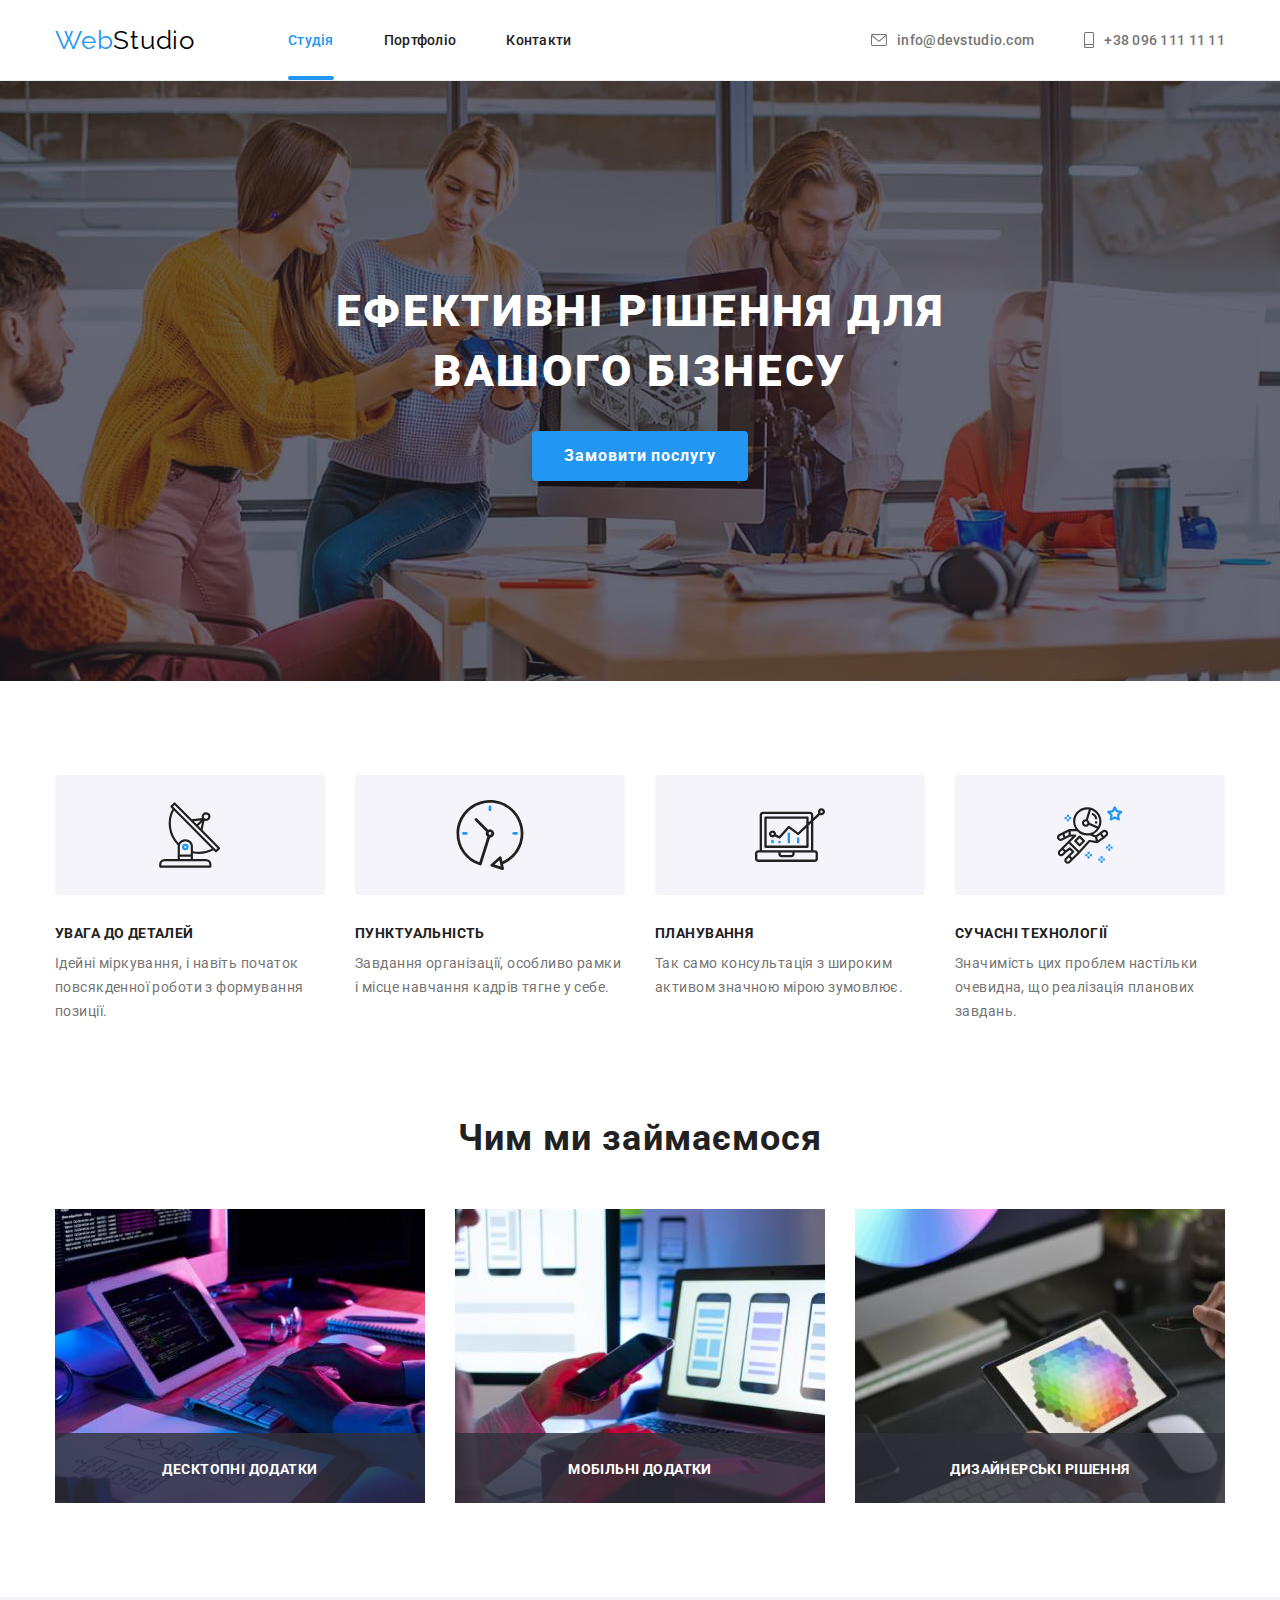
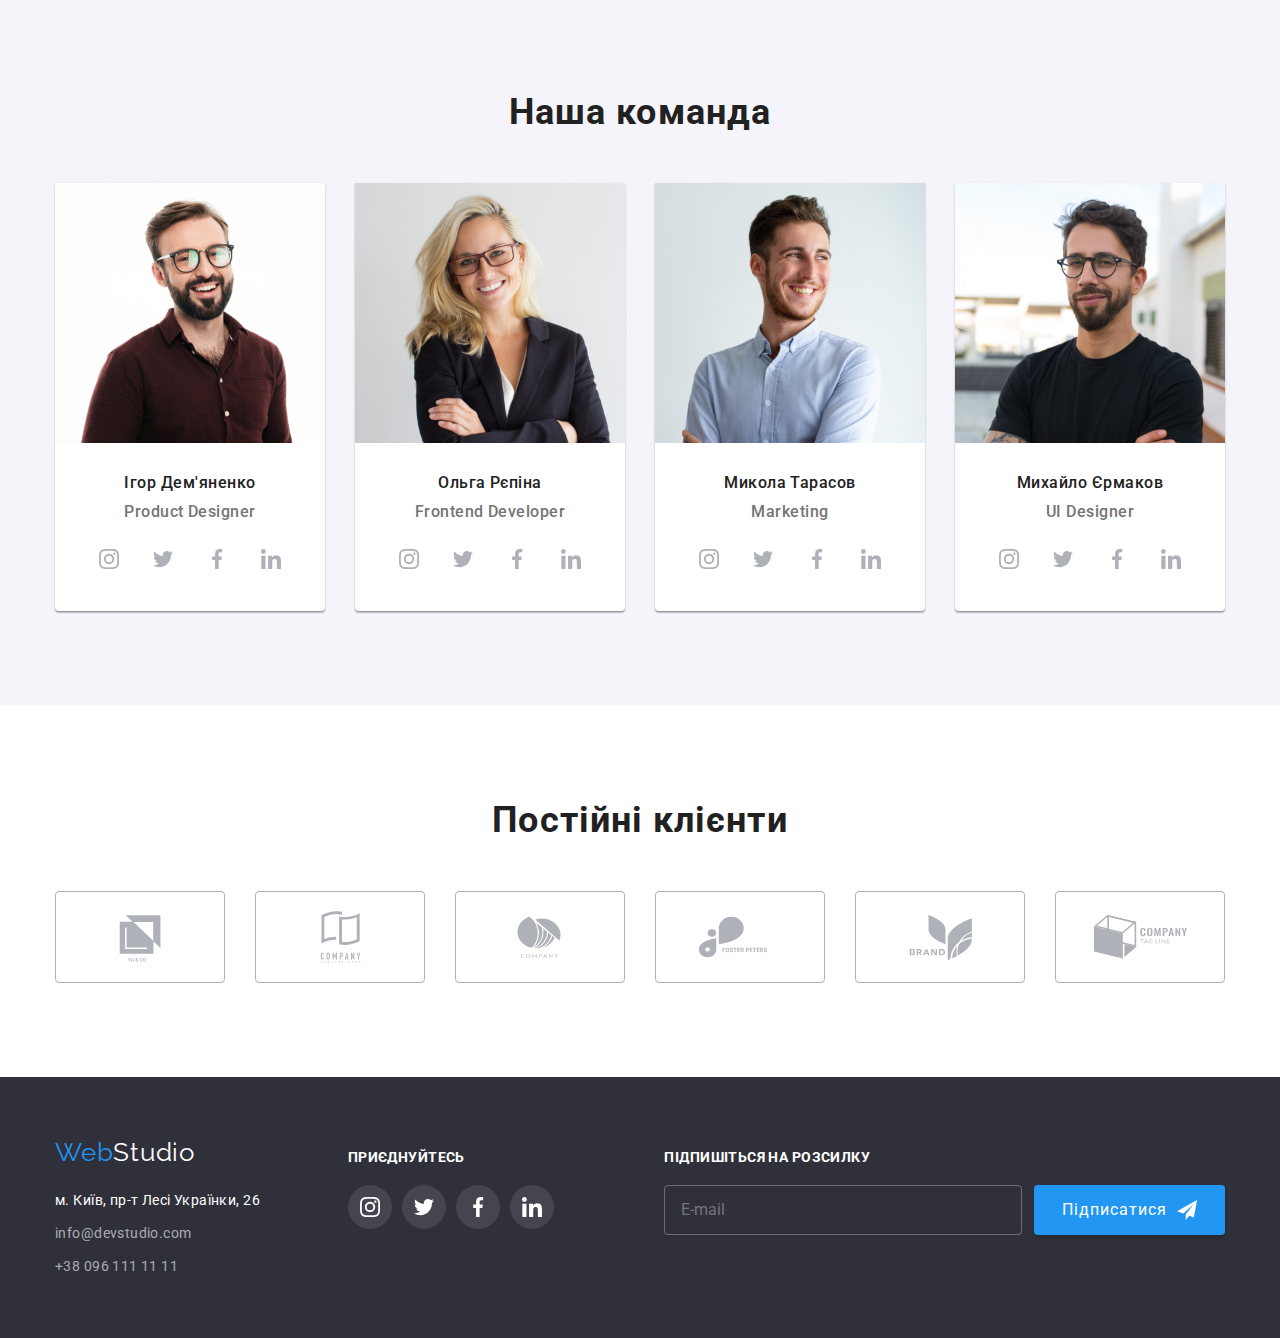
==== index.html @ 2626c5f4 "fix header" ====
<!DOCTYPE html>
<html lang="uk">
  <head>
    <meta charset="UTF-8" />
    <meta http-equiv="X-UA-Compatible" content="IE=edge" />
    <meta name="viewport" content="width=device-width, initial-scale=1.0" />
    <link rel="preconnect" href="https://fonts.googleapis.com" />
    <link rel="preconnect" href="https://fonts.gstatic.com" crossorigin />
    <link
      href="https://fonts.googleapis.com/css2?family=Raleway:wght@700&family=Roboto:wght@400;500;700;900&display=swap"
      rel="stylesheet"
    />
    <link
      rel="stylesheet"
      href="https://cdnjs.cloudflare.com/ajax/libs/modern-normalize/1.1.0/modern-normalize.min.css"
    />
    <link rel="stylesheet" href="./css/style.css" />
    <title>homeworknumbersix</title>
  </head>
  <body>
    <header class="page-header">
      <div class="container flex-div">
        <a class="logo-link" href="#"
          >Web<span class="logo-header">Studio</span></a
        >
        <nav>
          <ul class="header-nav decorate-contact">
            <li class="nav-list">
              <a class="link" href="./index.html">Студія</a>
            </li>
            <li class="nav-list"><a href="./portfolio.html">Портфоліо</a></li>
            <li class="nav-list"><a href="#contact">Контакти</a></li>
          </ul>
        </nav>
        <ul class="header-contact contact-color decorate-contact">
          <li class="contact-list">
            <a href="mailto:info@devstudio.com">
              <svg class="envelope-icon" width="16" height="12">
                <use href="./img/symbol-defs.svg#icon-envelope"></use>
              </svg>
              <span class="envelope-text">info@devstudio.com</span>
            </a>
          </li>
          <li class="contact-list">
            <a href="tel:+380961111111">
              <svg class="smartphone-icon" width="10" height="16">
                <use href="./img/symbol-defs.svg#icon-smartphone"></use>
              </svg>
              <span class="smartphone-text">+38 096 111 11 11</span>
            </a>
          </li>
        </ul>
      </div>
    </header>
    <main>
      <section class="section section-hero">
        <div class="container">
          <h1 class="title-hero">Ефективні рішення для вашого бізнесу</h1>
          <button class="hero-button" type="button" data-modal-open>
            Замовити послугу
          </button>
        </div>
      </section>
      <section class="section">
        <div class="container">
          <h2 class="visual-hidden">Наші переваги</h2>
          <ul class="style-advantages">
            <li class="advantages-list">
              <div class="advantages-icon">
                <svg class="antenna-icon" width="65.32" height="70">
                  <use href="./img/symbol-defs.svg#icon-antenna"></use>
                </svg>
              </div>
              <h3 class="title-advantages">УВАГА ДО ДЕТАЛЕЙ</h3>
              <p class="advantages-text">
                Ідейні міркування, і навіть початок повсякденної роботи з
                формування позиції.
              </p>
            </li>
            <li class="advantages-list">
              <div class="advantages-icon">
                <svg class="antenna-icon" width="70" height="70">
                  <use href="./img/symbol-defs.svg#icon-clock"></use>
                </svg>
              </div>
              <h3 class="title-advantages">ПУНКТУАЛЬНІСТЬ</h3>
              <p class="advantages-text">
                Завдання організації, особливо рамки і місце навчання кадрів
                тягне у себе.
              </p>
            </li>
            <li class="advantages-list">
              <div class="advantages-icon">
                <svg class="antenna-icon" width="70" height="70">
                  <use href="./img/symbol-defs.svg#icon-diagram"></use>
                </svg>
              </div>
              <h3 class="title-advantages">ПЛАНУВАННЯ</h3>
              <p class="advantages-text">
                Так само консультація з широким активом значною мірою зумовлює.
              </p>
            </li>
            <li class="advantages-list">
              <div class="advantages-icon">
                <svg class="antenna-icon" width="65.32" height="70">
                  <use href="./img/symbol-defs.svg#icon-astronaut"></use>
                </svg>
              </div>
              <h3 class="title-advantages">СУЧАСНІ ТЕХНОЛОГІЇ</h3>
              <p class="advantages-text">
                Значимість цих проблем настільки очевидна, що реалізація
                планових завдань.
              </p>
            </li>
          </ul>
        </div>
      </section>
      <section class="section section-works">
        <div class="container">
          <h2 class="title-works">Чим ми займаємося</h2>
          <ul class="works-list">
            <li>
              <div class="works-link">
                <a href="#">
                  <img
                    class="fix-img"
                    src="./img/1.jpg"
                    alt="друкування"
                    width="370"
                  />
                </a>
                <div class="work-text">
                  <p>Десктопні додатки</p>
                </div>
              </div>
            </li>
            <li>
              <div class="works-link">
                <a href="#">
                  <img
                    class="fix-img"
                    src="./img/2.jpg"
                    alt="телефон та ноут"
                    width="370"
                  />
                </a>
                <div class="work-text">
                  <p>Мобільні додатки</p>
                </div>
              </div>
            </li>
            <li>
              <div class="works-link">
                <a href="#">
                  <img
                    class="fix-img"
                    src="./img/3.jpg"
                    alt="планшет"
                    width="370"
                  />
                </a>
                <div class="work-text">
                  <p>Дизайнерські рішення</p>
                </div>
              </div>
            </li>
          </ul>
        </div>
      </section>
      <section class="section section-card">
        <div class="container">
          <h2 class="title-card">Наша команда</h2>
          <ul class="visit-card">
            <li>
              <img
                class="fix-img"
                src="./img/face1.jpg"
                alt="член команди"
                width="270"
              />
              <h3>Ігор Дем'яненко</h3>
              <p>Product Designer</p>
              <ul class="social-card">
                <li class="list-social">
                  <a class="social-link" href="#">
                    <svg class="icon-social" width="20" height="20">
                      <use href="./img/symbol-defs.svg#icon-instagram"></use>
                    </svg>
                  </a>
                </li>
                <li class="list-social">
                  <a class="social-link" href="#">
                    <svg class="icon-social" width="20" height="20">
                      <use href="./img/symbol-defs.svg#icon-twitter"></use>
                    </svg>
                  </a>
                </li>
                <li class="list-social">
                  <a class="social-link" href="#">
                    <svg class="icon-social" width="20" height="20">
                      <use href="./img/symbol-defs.svg#icon-facebook"></use>
                    </svg>
                  </a>
                </li>
                <li class="list-social">
                  <a class="social-link" href="#">
                    <svg class="icon-social" width="20" height="20">
                      <use href="./img/symbol-defs.svg#icon-linkedin"></use>
                    </svg>
                  </a>
                </li>
              </ul>
            </li>
            <li>
              <img
                class="fix-img"
                src="./img/fase2.jpg"
                alt="член команди"
                width="270"
              />
              <h3>Ольга Рєпіна</h3>
              <p>Frontend Developer</p>
              <ul class="social-card">
                <li class="list-social">
                  <a class="social-link" href="#">
                    <svg class="icon-social" width="20" height="20">
                      <use href="./img/symbol-defs.svg#icon-instagram"></use>
                    </svg>
                  </a>
                </li>
                <li class="list-social">
                  <a class="social-link" href="#">
                    <svg class="icon-social" width="20" height="20">
                      <use href="./img/symbol-defs.svg#icon-twitter"></use>
                    </svg>
                  </a>
                </li>
                <li class="list-social">
                  <a class="social-link" href="#">
                    <svg class="icon-social" width="20" height="20">
                      <use href="./img/symbol-defs.svg#icon-facebook"></use>
                    </svg>
                  </a>
                </li>
                <li class="list-social">
                  <a class="social-link" href="#">
                    <svg class="icon-social" width="20" height="20">
                      <use href="./img/symbol-defs.svg#icon-linkedin"></use>
                    </svg>
                  </a>
                </li>
              </ul>
            </li>
            <li>
              <img
                class="fix-img"
                src="./img/fase3.jpg"
                alt="член команди"
                width="270"
              />
              <h3>Микола Тарасов</h3>
              <p>Marketing</p>
              <ul class="social-card">
                <li class="list-social">
                  <a class="social-link" href="#">
                    <svg class="icon-social" width="20" height="20">
                      <use href="./img/symbol-defs.svg#icon-instagram"></use>
                    </svg>
                  </a>
                </li>
                <li class="list-social">
                  <a class="social-link" href="#">
                    <svg class="icon-social" width="20" height="20">
                      <use href="./img/symbol-defs.svg#icon-twitter"></use>
                    </svg>
                  </a>
                </li>
                <li class="list-social">
                  <a class="social-link" href="#">
                    <svg class="icon-social" width="20" height="20">
                      <use href="./img/symbol-defs.svg#icon-facebook"></use>
                    </svg>
                  </a>
                </li>
                <li class="list-social">
                  <a class="social-link" href="#">
                    <svg class="icon-social" width="20" height="20">
                      <use href="./img/symbol-defs.svg#icon-linkedin"></use>
                    </svg>
                  </a>
                </li>
              </ul>
            </li>
            <li>
              <img
                class="fix-img"
                src="./img/fase4.jpg"
                alt="член команди"
                width="270"
              />
              <h3>Михайло Єрмаков</h3>
              <p>UI Designer</p>
              <ul class="social-card">
                <li class="list-social">
                  <a class="social-link" href="#">
                    <svg class="icon-social" width="20" height="20">
                      <use href="./img/symbol-defs.svg#icon-instagram"></use>
                    </svg>
                  </a>
                </li>
                <li class="list-social">
                  <a class="social-link" href="#">
                    <svg class="icon-social" width="20" height="20">
                      <use href="./img/symbol-defs.svg#icon-twitter"></use>
                    </svg>
                  </a>
                </li>
                <li class="list-social">
                  <a class="social-link" href="#">
                    <svg class="icon-social" width="20" height="20">
                      <use href="./img/symbol-defs.svg#icon-facebook"></use>
                    </svg>
                  </a>
                </li>
                <li class="list-social">
                  <a class="social-link" href="#">
                    <svg class="icon-social" width="20" height="20">
                      <use href="./img/symbol-defs.svg#icon-linkedin"></use>
                    </svg>
                  </a>
                </li>
              </ul>
            </li>
          </ul>
        </div>
      </section>
      <section class="section clients">
        <div class="container">
          <h2 class="title-clients">Постійні клієнти</h2>
          <ul class="clients-list">
            <li class="client-card">
              <a class="clients-link" href="#">
                <svg class="clients-icon" width="106" height="60">
                  <use href="./img/symbol-defs.svg#icon-logo1"></use>
                </svg>
              </a>
            </li>
            <li class="client-card">
              <a class="clients-link" href="#">
                <svg class="clients-icon" width="106" height="60">
                  <use href="./img/symbol-defs.svg#icon-logo2"></use>
                </svg>
              </a>
            </li>
            <li class="client-card">
              <a class="clients-link" href="#">
                <svg class="clients-icon" width="106" height="60">
                  <use href="./img/symbol-defs.svg#icon-logo3"></use>
                </svg>
              </a>
            </li>
            <li class="client-card">
              <a class="clients-link" href="#">
                <svg class="clients-icon" width="106" height="60">
                  <use href="./img/symbol-defs.svg#icon-logo4"></use>
                </svg>
              </a>
            </li>
            <li class="client-card">
              <a class="clients-link" href="#">
                <svg class="clients-icon" width="106" height="60">
                  <use href="./img/symbol-defs.svg#icon-logo5"></use>
                </svg>
              </a>
            </li>
            <li class="client-card">
              <a class="clients-link" href="#">
                <svg class="clients-icon" width="106" height="60">
                  <use href="./img/symbol-defs.svg#icon-logo6"></use>
                </svg>
              </a>
            </li>
          </ul>
        </div>
      </section>
    </main>
    <footer class="footer-color">
      <div class="container footer-flex">
        <div class="footer-address">
          <a class="logo-address" href="#"
            >Web<span class="logo-footer">Studio</span></a
          >
          <address id="contact">
            <ul class="adress-style">
              <li class="address-list">
                <a
                  class="adress-link"
                  target="_blank"
                  rel="noreferrer noopener"
                  href="https://www.google.com/maps/place/%D0%B1%D1%83%D0%BB%D1%8C%D0%B2%D0%B0%D1%80+%D0%9B%D0%B5%D1%81%D1%96+%D0%A3%D0%BA%D1%80%D0%B0%D1%97%D0%BD%D0%BA%D0%B8,+26,+%D0%9A%D0%B8%D1%97%D0%B2,+02000/@50.4265807,30.5361971,17z/data=!3m1!4b1!4m5!3m4!1s0x40d4cf0e033ecbe9:0x57a4dffefec77da0!8m2!3d50.4265807!4d30.5383858"
                  >м. Київ, пр-т Лесі Українки, 26</a
                >
              </li>
              <li class="address-list">
                <a class="adress-tell" href="mailto:info@devstudio.com"
                  >info@devstudio.com</a
                >
              </li>
              <li class="address-list">
                <a class="adress-tell" href="tel:+380961111111"
                  >+38 096 111 11 11</a
                >
              </li>
            </ul>
          </address>
        </div>
        <div class="footer-socials">
          <h2 class="title-footer">приєднуйтесь</h2>
          <ul class="social-list">
            <li class="social-item">
              <a class="footer-link" href="#">
                <svg class="social-icon" width="20" height="20">
                  <use href="./img/symbol-defs.svg#icon-instagram"></use>
                </svg>
              </a>
            </li>
            <li class="social-item">
              <a class="footer-link" href="#">
                <svg class="social-icon" width="20" height="20">
                  <use href="./img/symbol-defs.svg#icon-twitter"></use>
                </svg>
              </a>
            </li>
            <li class="social-item">
              <a class="footer-link" href="#">
                <svg class="social-icon" width="20" height="20">
                  <use href="./img/symbol-defs.svg#icon-facebook"></use>
                </svg>
              </a>
            </li>
            <li class="social-item">
              <a class="footer-link" href="#">
                <svg class="social-icon" width="20" height="20">
                  <use href="./img/symbol-defs.svg#icon-linkedin"></use>
                </svg>
              </a>
            </li>
          </ul>
        </div>
        <div class="subscribe-block">
          <h2 class="subscribe-title">Підпишіться на розсилку</h2>
          <form class="subscribe-flex">
            <label>
              <input
                class="subscribe-email"
                type="email"
                name="email"
                placeholder="E-mail"
                required
              />
            </label>
            <button class="subscribe-button" type="submit">
              <span>Підписатися</span>
              <svg class="social-icon" width="20" height="20">
                <use href="./img/symbol-defs.svg#icon-send"></use>
              </svg>
            </button>
          </form>
        </div>
      </div>
    </footer>
    <div class="backdrop is-hidden" data-modal>
      <div class="modal">
        <button class="button-modal" data-modal-close>
          <svg class="xclose-icon" width="18" height="18">
            <use href="./img/symbol-defs.svg#icon-xclose"></use>
          </svg>
        </button>
        <h2 class="modal-title">
          Залиште свої дані, ми вам передзвонимоЗалиште свої дані, ми вам
          передзвонимо
        </h2>
        <form class="modal-form">
          <label class="modal-elements">
            Ім'я
            <input type="name" />
          </label>
          <label class="modal-elements">
            Телефон
            <input type="tel" />
          </label>
          <label class="modal-elements">
            Пошта
            <input type="email" />
          </label>
          <label class="modal-elements">
            Коментар
            <textarea name="" id="" cols="30" rows="10"></textarea>
          </label>
          <label class="modal-elements">
            <input type="checkbox" />
            <p class="modal-text">
              Погоджуюся з розсилкою та приймаю<a href="">Умови договору</a>
            </p>
            <button class="button-modal-bottom">Відправити</button>
          </label>
        </form>
      </div>
    </div>
    <script src="./js/modal.js"></script>
  </body>
</html>
---- css/style.css ----
:root {
  --brand-color: #212121;
  --button-link-color: #2196f3;
  --logo-header-color: #000000;
  --logo-footer-color: #ffffff;
  --adult-color: #757575;
  --background-color: #2f303a;
  --gradient-color: rgba(47, 48, 58, 0.4);
  --section-color: #f5f4fa;
  --title-button-color: #188ce8;
  --icon-color: #afb1b8;
  --social-footer-color: rgba(255, 255, 255, 0.1);
  --modal-background-color: rgba(0, 0, 0, 0.5);
  --brand-font: 'Roboto';
}
body {
  color: var(--brand-color);
  font-family: var(--brand-font, sans-serif);
}
h1,
h2,
h3,
p,
ul {
  margin: 0;
  padding-left: 0;
}
ul {
  list-style: none;
}
.container {
  padding-left: 15px;
  padding-right: 15px;
  max-width: 1200px;
  margin: 0 auto;
}
.flex-div {
  display: flex;
  align-items: center;
}
.page-header {
  border-bottom: 1px solid #ececec;
}
.logo-link {
  color: var(--button-link-color);
  font-family: Raleway;
  text-decoration: none;
  font-style: normal;
  font-size: 26px;
  letter-spacing: 0.03em;
  line-height: 1.19230769;
  margin-right: 93px;
}
.logo-header {
  color: var(--logo-header-color);
}
.header-nav {
  display: flex;
}
.nav-list {
  margin-right: 50px;
}
.nav-list:last-child {
  margin-right: 0;
}
.header-contact {
  display: flex;
  margin-left: auto;
}
.contact-list:last-child {
  margin-left: 50px;
}
.decorate-contact a {
  font-family: var(--brand-font);
  text-decoration: none;
  color: var(--brand-color);
  font-weight: 500;
  font-size: 14px;
  line-height: 1.14285714;
  letter-spacing: 0.02em;
  display: inline-flex;
  padding-top: 32px;
  padding-bottom: 32px;
  align-items: center;
}
.envelope-icon {
  fill: currentColor;
}
.envelope-icon:hover,
.envelope-icon:focus {
  fill: currentColor;
}
.envelope-text {
  margin-left: 10px;
}
.smartphone-icon {
  fill: currentColor;
}
.smartphone-icon:hover,
.smartphone-icon:focus {
  fill: currentColor;
}
.smartphone-text {
  margin-left: 10px;
}
.decorate-contact .link {
  color: var(--button-link-color);
}
.link {
  position: relative;
}
.link::after {
  content: '';
  position: absolute;
  left: 0;
  bottom: 0;
  background-color: var(--button-link-color);
  border-radius: 2px;
  width: 100%;
  height: 4px;
}
.decorate-contact a {
  transition: color 250ms cubic-bezier(0.4, 0, 0.2, 1);
}
.decorate-contact a:hover,
.decorate-contact a:focus {
  color: var(--button-link-color);
}

.contact-color a {
  color: var(--adult-color);
}
.section {
  padding-top: 94px;
  padding-bottom: 94px;
}
.section-hero {
  padding: 200px 0;
  text-align: center;
  background-color: var(--background-color);
  background-image: linear-gradient(
      to right,
      var(--gradient-color),
      var(--gradient-color)
    ),
    url(../img/background.jpg);
  background-position: center;
  background-repeat: no-repeat;
  background-size: cover;
  max-width: 1600px;
  margin: 0 auto;
}
.title-hero {
  font-weight: 900;
  font-size: 44px;
  line-height: 1.36363636;
  letter-spacing: 0.06em;
  text-transform: uppercase;
  color: var(--logo-footer-color);
  max-width: 700px;
  margin: 0 auto 30px;
}
.hero-button {
  background-color: var(--button-link-color);
  min-width: 216px;
  font-weight: 700;
  line-height: 1.875;
  letter-spacing: 0.06em;
  text-align: center;
  color: var(--logo-footer-color);
  box-shadow: 0px 4px 4px rgba(0, 0, 0, 0.15);
  border-radius: 4px;
  cursor: pointer;
  border: none;
  padding: 10px 32px;

  transition: background-color 250ms cubic-bezier(0.4, 0, 0.2, 1);
}
.hero-button:hover,
.hero-button:focus {
  background-color: var(--title-button-color);
}
.visual-hidden {
  position: absolute;
  white-space: nowrap;
  width: 1px;
  height: 1px;
  overflow: hidden;
  border: 0;
  padding: 0;
  clip: rect(0 0 0 0);
  clip-path: inset(50%);
  margin: -1px;
}
.style-advantages {
  display: flex;
  flex-wrap: wrap;
  gap: 30px;
}
.advantages-list {
  flex-basis: calc((100% - 90px) / 4);
}
.advantages-icon {
  width: 270px;
  height: 120px;
  background-color: var(--section-color);
  text-align: center;
  padding-top: 25px;
  padding-bottom: 25px;
  border-radius: 4px;
  margin-bottom: 30px;
}
.title-advantages {
  font-size: 14px;
  line-height: 1.14285714;
  letter-spacing: 0.03em;
  text-transform: uppercase;
}
.advantages-text {
  font-size: 14px;
  line-height: 1.71428571;
  letter-spacing: 0.03em;
  color: var(--adult-color);
  margin-top: 10px;
}
.section-works {
  padding-top: 0;
}
.title-works {
  font-size: 36px;
  line-height: 1.16666667;
  letter-spacing: 0.03em;
  margin-bottom: 50px;
  text-align: center;
}
.works-list {
  display: flex;
  flex-wrap: wrap;
  gap: 30px;
}
.works-list li {
  flex-basis: calc((100% - 60px) / 3);
}
.works-link {
  display: block;
  text-decoration: none;
  position: relative;
}
.work-text {
  width: 370px;
  height: 70px;
  bottom: 0;
  position: absolute;
  color: var(--logo-footer-color);
  background-color: rgba(47, 48, 58, 0.8);
  padding: 27px 0;
  font-weight: 700;
  font-size: 14px;
  line-height: 1.4285;
  text-align: center;
  letter-spacing: 0.03em;
  text-transform: uppercase;
}
.fix-img {
  display: block;
}
.visit-card {
  display: flex;
  flex-wrap: wrap;
  gap: 30px;
}
.visit-card > li {
  box-shadow: 0px 1px 3px rgba(0, 0, 0, 0.12), 0px 1px 1px rgba(0, 0, 0, 0.14),
    0px 2px 1px rgba(0, 0, 0, 0.2);
  border-radius: 0px 0px 4px 4px;
  background-color: var(--logo-footer-color);
  flex-basis: calc((100% - 90px) / 4);
}
.visit-card h3 {
  font-weight: 500;
  font-size: 16px;
  line-height: 1.1875;
  letter-spacing: 0.03em;
  margin-top: 30px;
  margin-bottom: 10px;
}
.visit-card p {
  font-weight: 500;
  font-size: 16px;
  line-height: 1.1875;
  letter-spacing: 0.03em;
  color: var(--adult-color);
  margin-bottom: 16px;
}

.section-card {
  background-color: var(--section-color);
  text-align: center;
}
.social-card {
  display: flex;
  align-items: center;
  justify-content: center;
}
.list-social {
  margin-bottom: 30px;
  margin-right: 10px;
}
.list-social:last-child {
  margin-right: 0;
}
.social-link {
  display: inline-block;
  padding: 12px;
  width: 44px;
  height: 44px;
  border-radius: 50%;
  color: var(--icon-color);

  transition: color 250ms cubic-bezier(0.4, 0, 0.2, 1),
    background-color 250ms cubic-bezier(0.4, 0, 0.2, 1);
}
.social-link:hover,
.social-link:focus {
  color: var(--logo-footer-color);
  background-color: var(--button-link-color);
}
.icon-social {
  fill: currentColor;
}
.title-clients {
  font-size: 36px;
  line-height: 1.16666667;
  letter-spacing: 0.03em;
  text-align: center;
}
.clients-list {
  display: flex;
  justify-content: center;
  align-items: center;
  margin-top: 50px;
  flex-wrap: wrap;
  gap: 30px;
}
.clients-link {
  width: 170px;
  height: 92px;
  display: block;
  text-align: center;
  text-decoration: none;
  border-radius: 4px;
  padding: 16px 32px;
  color: var(--icon-color);
  border: 1px solid var(--icon-color);

  transition: color 250ms cubic-bezier(0.4, 0, 0.2, 1);
}
.clients-icon {
  fill: currentColor;
}
.clients-link:hover,
.clients-link:focus {
  border: 1px solid var(--button-link-color);
  color: var(--button-link-color);
}
.title-card {
  font-size: 36px;
  line-height: 1.16666667;
  letter-spacing: 0.03em;
  margin-bottom: 50px;
}
.portfolio-buttons {
  display: flex;
  justify-content: center;
  margin-bottom: 50px;
}
.button-list {
  border: none;
  cursor: pointer;
  border-radius: 4px;
  font-weight: 500;
  font-size: 16px;
  line-height: 1.625;
  text-align: center;
  letter-spacing: 0.03em;
  padding: 6px 22px 6px 22px;
  min-width: 73px;

  transition: color 250ms cubic-bezier(0.4, 0, 0.2, 1),
    background-color 250ms cubic-bezier(0.4, 0, 0.2, 1),
    box-shadow 250ms cubic-bezier(0.4, 0, 0.2, 1);
}
.list-buttons {
  margin-right: 8px;
}
.list-buttons:last-child {
  margin-right: 0;
}
.button-list:hover,
.button-list:focus {
  color: var(--logo-footer-color);
  background-color: var(--button-link-color);
  box-shadow: 0px 3px 1px rgba(0, 0, 0, 0.1), 0px 1px 2px rgba(0, 0, 0, 0.08),
    0px 2px 2px rgba(0, 0, 0, 0.12);
}
.portfolio-card {
  display: flex;
  flex-wrap: wrap;
  gap: 30px;
}
.portfolio-list {
  flex-basis: calc((100% - 60px) / 3);

  transition: box-shadow 250ms cubic-bezier(0.4, 0, 0.2, 1);
}
.portfolio-list:hover,
.portfolio-list:focus {
  box-shadow: 0px 1px 1px rgba(0, 0, 0, 0.12), 0px 4px 4px rgba(0, 0, 0, 0.06),
    1px 4px 6px rgba(0, 0, 0, 0.16);
}
.box-overlay {
  position: relative;
  overflow: hidden;
}
.box-overlay:hover .item-overlay {
  transform: translatey(0);
}
.item-overlay {
  position: absolute;
  top: 0;
  left: 0;
  width: 100%;
  height: 100%;
  background-color: rgba(33, 150, 243, 0.9);
  transform: translatey(100%);
  transition: transform 250ms cubic-bezier(0.4, 0, 0.2, 1);
}
.text-overlay {
  padding: 63px 24px;
  font-size: 18px;
  line-height: 1.555555556;
  letter-spacing: 0.03em;
  color: var(--logo-footer-color);
}
.card-info {
  background-color: var(--logo-footer-color);
  border: 1px solid #eeeeee;
}
.portfolio-card a {
  text-decoration: none;
}
.portfolio-card h2 {
  font-size: 18px;
  line-height: 2;
  letter-spacing: 0.06em;
  color: var(--brand-color);
  margin-top: 20px;
  margin-bottom: 4px;
  margin-left: 24px;
  margin-right: 24px;
}
.card-text {
  font-size: 16px;
  line-height: 1.875;
  letter-spacing: 0.03em;
  color: var(--adult-color);
  margin-bottom: 20px;
  margin-left: 24px;
  margin-right: 24px;
}
.logo-address {
  color: var(--button-link-color);
  font-family: Raleway;
  text-decoration: none;
  font-style: normal;
  font-size: 26px;
  letter-spacing: 0.03em;
  line-height: 1.19230769;
  display: block;
  padding-top: 60px;
  margin-bottom: 20px;
}
.logo-footer {
  color: var(--logo-footer-color);
}
.footer-color {
  background-color: var(--background-color);
}
.adress-style a {
  text-decoration: none;
  font-style: normal;
  font-size: 14px;
  line-height: 1.71428571;
  letter-spacing: 0.03em;
}
.address-list {
  margin-bottom: 9px;
}
.address-list:last-child {
  margin-bottom: 0;
  padding-bottom: 60px;
}
.adress-link {
  color: var(--logo-footer-color);
}
.adress-tell {
  color: rgba(255, 255, 255, 0.6);

  transition: color 250ms cubic-bezier(0.4, 0, 0.2, 1);
}
.adress-tell:hover,
.adress-tell:focus {
  color: var(--button-link-color);
}
.footer-flex {
  display: flex;
  justify-content: space-between;
  flex-wrap: wrap;
}
.footer-socials {
  margin-left: 70px;
  margin-top: 72px;
}
.title-footer {
  font-size: 14px;
  line-height: 1.14285714;
  letter-spacing: 0.03em;
  text-transform: uppercase;
  color: var(--logo-footer-color);
}
.social-list {
  display: flex;
  align-items: center;
  justify-content: center;
}
.social-item {
  margin-top: 20px;
  margin-right: 10px;
}
.social-item:last-child {
  margin-right: 0;
}
.footer-link {
  display: inline-block;
  background-color: var(--social-footer-color);
  color: var(--logo-footer-color);
  width: 44px;
  height: 44px;
  padding: 12px;
  border-radius: 50%;

  transition: background-color 250ms cubic-bezier(0.4, 0, 0.2, 1);
}
.footer-link:hover,
.footer-link:focus {
  background-color: var(--button-link-color);
}
.social-icon {
  fill: currentColor;
}
.subscribe-flex {
  display: flex;
  flex-wrap: wrap;
  gap: 12px;
}
.subscribe-block {
  margin-top: 72px;
  margin-left: 93px;
  color: var(--logo-footer-color);
}
.subscribe-title {
  margin-bottom: 20px;
  font-size: 14px;
  line-height: 1.14285;
  letter-spacing: 0.03em;
  text-transform: uppercase;
}
.subscribe-email {
  padding-left: 16px;
  width: 358px;
  height: 50px;
  border: 1px solid rgba(255, 255, 255, 0.3);
  border-radius: 4px;
  color: inherit;
  background-color: transparent;
}
.subscribe-button {
  display: inline-flex;
  padding: 10px 28px;
  gap: 10px;
  align-items: center;
  letter-spacing: 0.06em;
  line-height: 1.875;
  color: inherit;
  background-color: #2196f3;
  box-shadow: 0px 4px 4px rgba(0, 0, 0, 0.15);
  border-radius: 4px;
  border: none;
  cursor: pointer;
}
.backdrop.is-hidden {
  visibility: hidden;
  opacity: 0;
  pointer-events: none;
}
.backdrop {
  position: fixed;
  top: 0;
  left: 0;
  width: 100%;
  height: 100%;
  opacity: 1;
  visibility: visible;
  background-color: rgba(0, 0, 0, 0.5);
  z-index: 99;
  transition: transform 250ms cubic-bezier(0.4, 0, 0.2, 1);
}
.backdrop.is-hidden .modal {
  transform: translate(-50%, -50%) scale(1.2);
}
.modal {
  position: absolute;
  background-color: var(--logo-footer-color);
  top: 50%;
  left: 50%;
  transform: translate(-50%, -50%) scale(1);
  min-width: 528px;
  min-height: 581px;
  box-shadow: 0px 1px 3px rgba(0, 0, 0, 0.12), 0px 1px 1px rgba(0, 0, 0, 0.14),
    0px 2px 1px rgba(0, 0, 0, 0.2);
  border-radius: 4px;
  transition: transform 250ms cubic-bezier(0.4, 0, 0.2, 1);
}
.button-modal {
  position: absolute;
  top: 0;
  right: 0;
  margin-top: 8px;
  margin-right: 8px;
  border-radius: 50%;
  border: 1px solid rgba(0, 0, 0, 0.1);
  background-color: var(--logo-footer-color);
  color: #000000;
  width: 30px;
  height: 30px;
  cursor: pointer;
  text-align: center;
}
.xclose-icon {
  position: absolute;
  top: 50%;
  right: 50%;
  transform: translate(50%, -50%);
}
.modal-form {
  display: flex;
  flex-direction: column;
}
.modal-title {
  font-size: 20px;
}
.modal-elements {
  display: flex;
}
.modal-text {
  display: inline;
}
.button-modal-bottom {
  display: block;
}
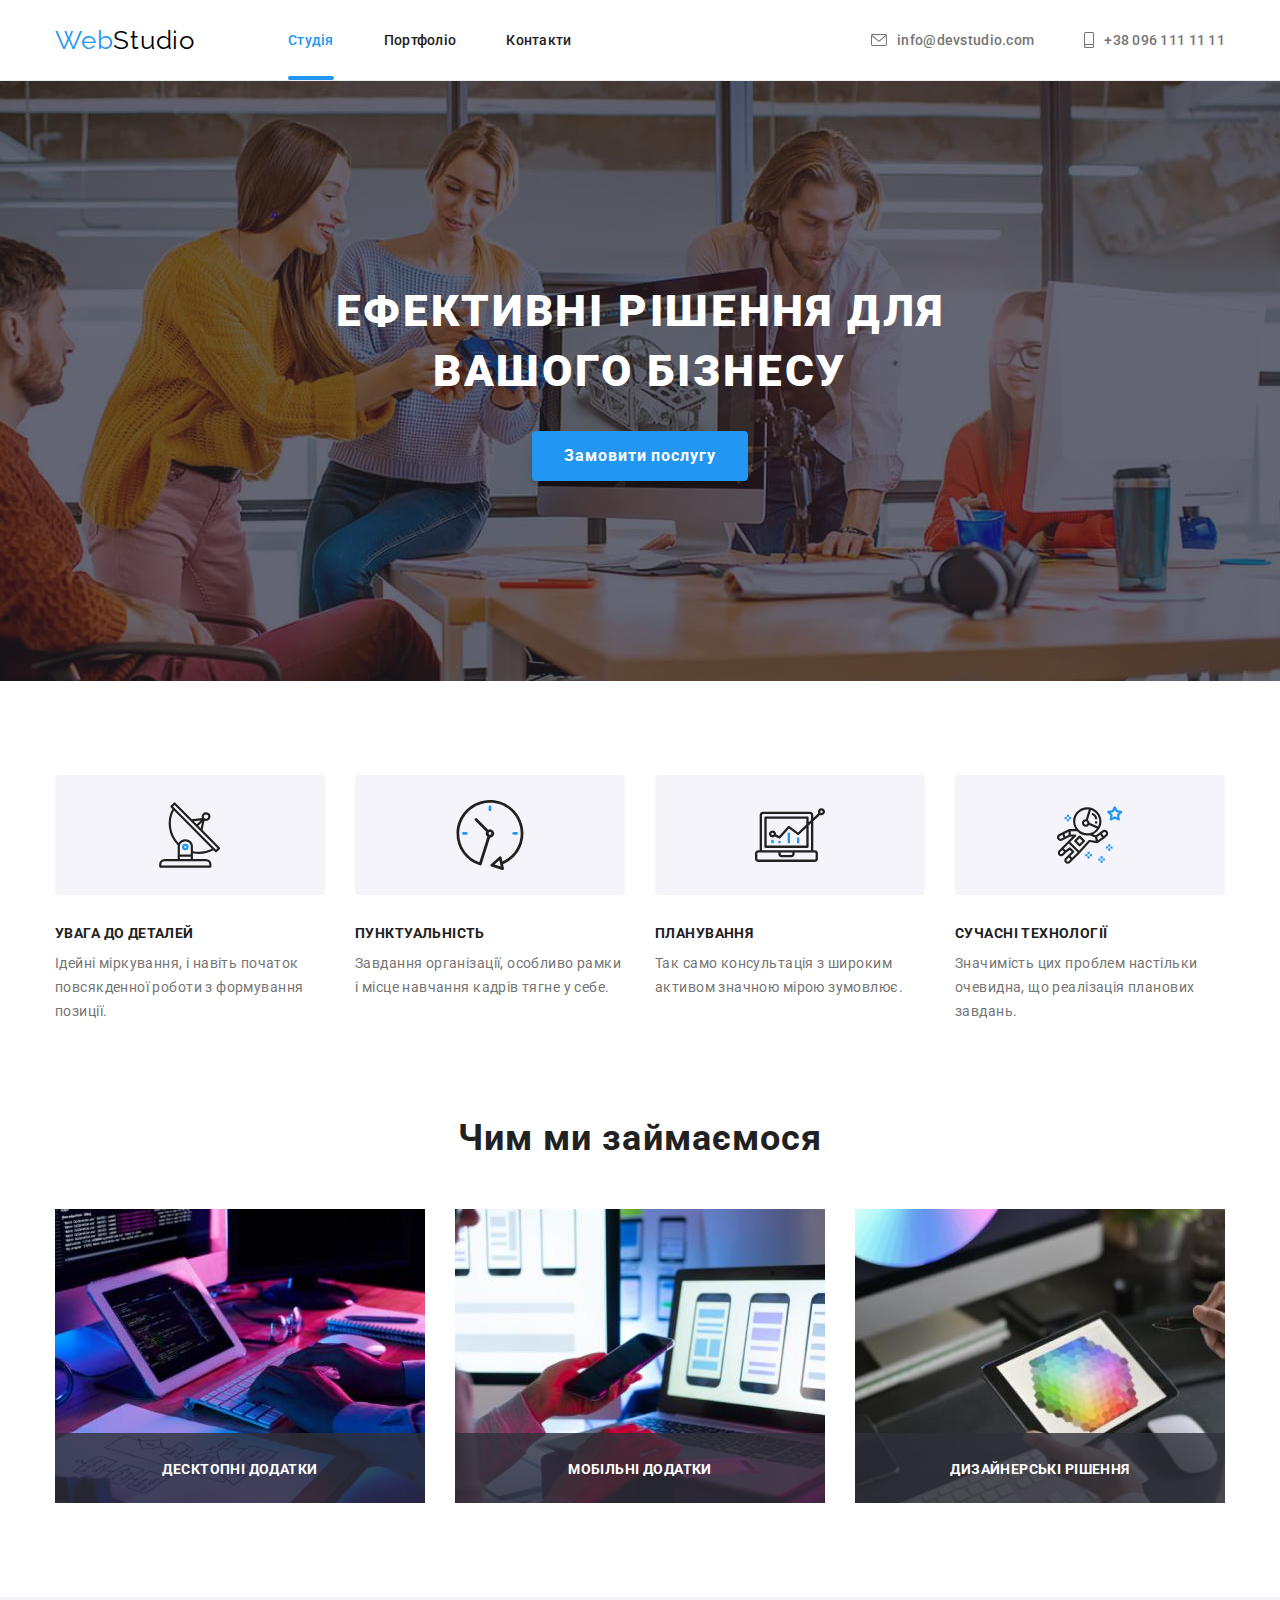
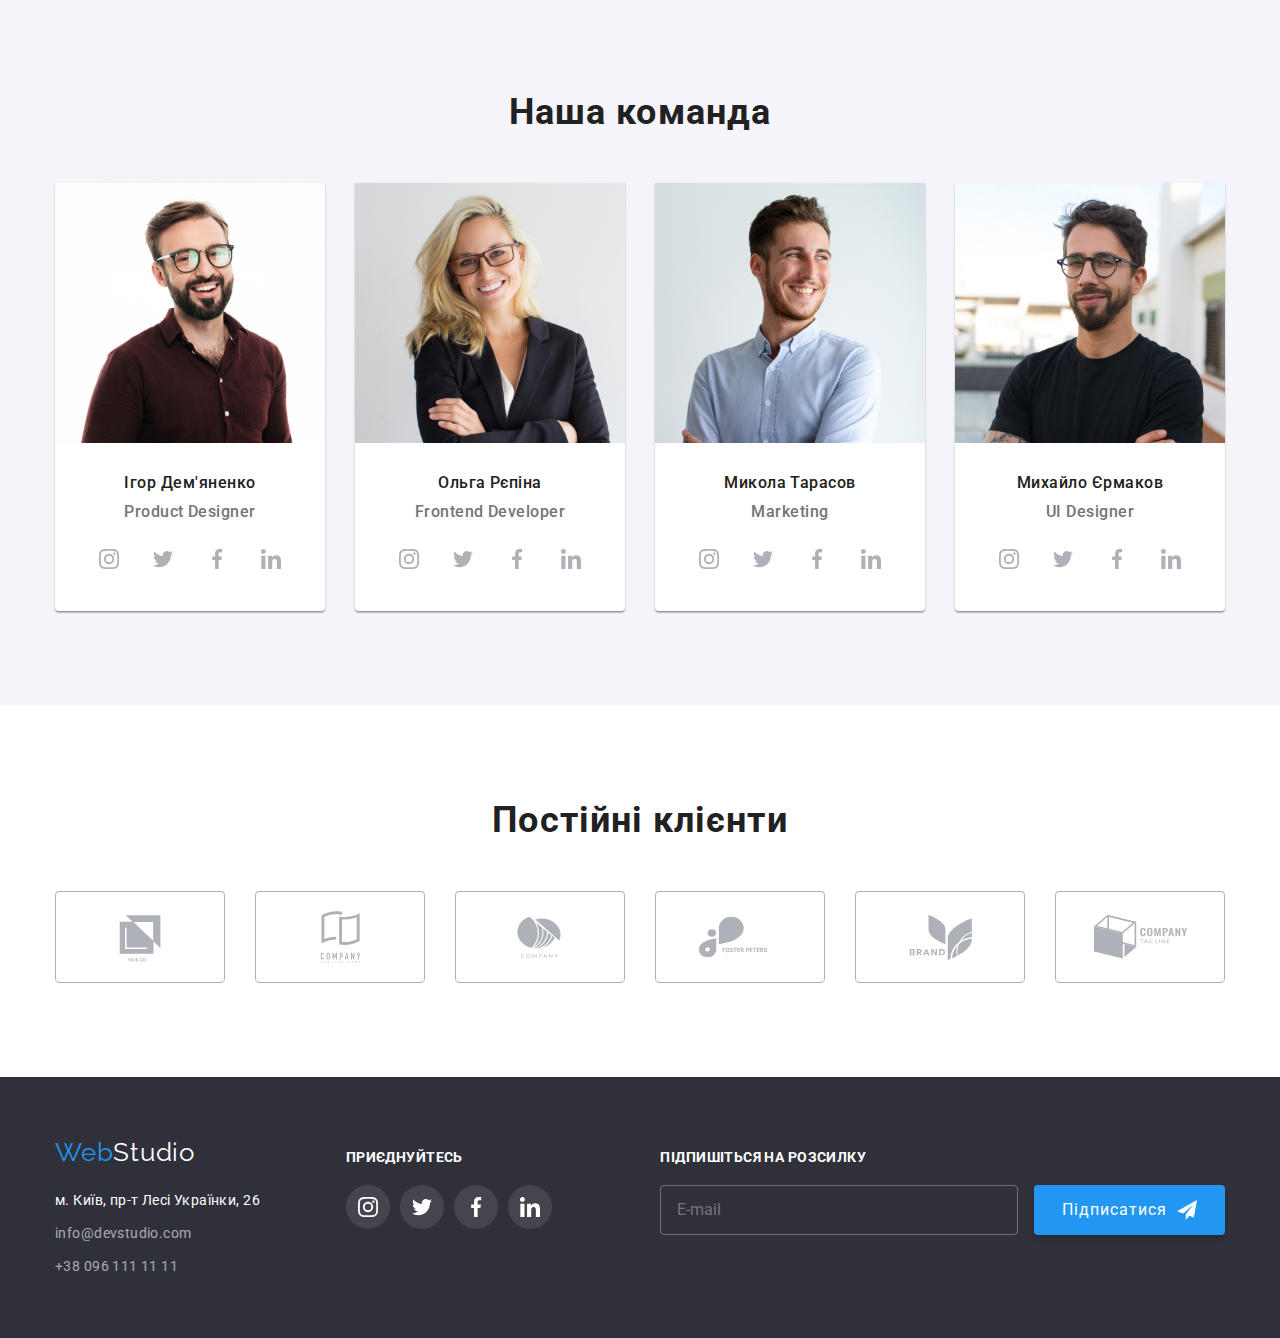
==== commit c0f8b9db: "add form" ====
--- a/index.html
+++ b/index.html
@@ -448,17 +448,19 @@
           </ul>
         </div>
         <div class="subscribe-block">
-          <h2 class="subscribe-title">Підпишіться на розсилку</h2>
+          <!-- <h2 class="subscribe-title">Підпишіться на розсилку</h2> залишаю як варіант хоча і менш можливий -->
           <form class="subscribe-flex">
-            <label>
-              <input
-                class="subscribe-email"
-                type="email"
-                name="email"
-                placeholder="E-mail"
-                required
-              />
-            </label>
+            <label class="subscribe-title" for="email"
+              >Підпишіться на розсилку</label
+            >
+            <input
+              class="subscribe-email"
+              type="email"
+              name="email"
+              id="email"
+              placeholder="E-mail"
+              required
+            />
             <button class="subscribe-button" type="submit">
               <span>Підписатися</span>
               <svg class="social-icon" width="20" height="20">
@@ -476,34 +478,52 @@
             <use href="./img/symbol-defs.svg#icon-xclose"></use>
           </svg>
         </button>
-        <h2 class="modal-title">
-          Залиште свої дані, ми вам передзвонимоЗалиште свої дані, ми вам
-          передзвонимо
-        </h2>
+        <h2 class="modal-title">Залиште свої дані, ми вам передзвонимо</h2>
         <form class="modal-form">
-          <label class="modal-elements">
-            Ім'я
-            <input type="name" />
-          </label>
-          <label class="modal-elements">
-            Телефон
-            <input type="tel" />
-          </label>
-          <label class="modal-elements">
-            Пошта
-            <input type="email" />
-          </label>
-          <label class="modal-elements">
-            Коментар
-            <textarea name="" id="" cols="30" rows="10"></textarea>
-          </label>
-          <label class="modal-elements">
-            <input type="checkbox" />
-            <p class="modal-text">
-              Погоджуюся з розсилкою та приймаю<a href="">Умови договору</a>
-            </p>
-            <button class="button-modal-bottom">Відправити</button>
-          </label>
+          <div class="modal-field">
+            <label for="name" class="modal-text"> Ім'я</label>
+            <input class="modal-input" type="text" name="name" id="name" />
+            <svg class="modal-icon" width="18" height="18">
+              <use href="./img/symbol-defs.svg#person-modal"></use>
+            </svg>
+          </div>
+          <div class="modal-field">
+            <label for="tel" class="modal-text"> Телефон</label>
+            <input class="modal-input" type="tel" name="tel" id="tel" />
+            <svg class="modal-icon" width="18" height="18">
+              <use href="./img/symbol-defs.svg#phone-modal"></use>
+            </svg>
+          </div>
+          <div class="modal-field">
+            <label for="mail" class="modal-text"> Пошта</label>
+            <input
+              class="modal-input"
+              type="email"
+              name="mail"
+              id="mail"
+              placeholder=""
+            />
+            <svg class="modal-icon" width="18" height="18">
+              <use href="./img/symbol-defs.svg#email-modal"></use>
+            </svg>
+          </div>
+          <div class="modal-field">
+            <label for="text" class="modal-text"> Коментар</label>
+            <textarea
+              class="modal-comment"
+              placeholder="Введіть текст"
+              name="comment"
+              id="text"
+            ></textarea>
+          </div>
+          <div class="modal-checkbox">
+            <input type="checkbox" name="" id="checkbox" />
+            <label class="checkbox-text" for="checkbox"
+              >Погоджуюся з розсилкою та приймаю
+              <a href=""> Умови договору</a></label
+            >
+          </div>
+          <button class="button-modal-bottom" type="submit">Відправити</button>
         </form>
       </div>
     </div>
--- a/css/style.css
+++ b/css/style.css
@@ -558,41 +558,45 @@
 .social-icon {
   fill: currentColor;
 }
-.subscribe-flex {
+/* .subscribe-flex {
   display: flex;
   flex-wrap: wrap;
   gap: 12px;
-}
+} */
 .subscribe-block {
   margin-top: 72px;
   margin-left: 93px;
   color: var(--logo-footer-color);
 }
 .subscribe-title {
+  display: block;
   margin-bottom: 20px;
+  font-weight: 700;
   font-size: 14px;
   line-height: 1.14285;
   letter-spacing: 0.03em;
   text-transform: uppercase;
 }
 .subscribe-email {
-  padding-left: 16px;
+  padding: 15px 0 15px 16px;
   width: 358px;
-  height: 50px;
   border: 1px solid rgba(255, 255, 255, 0.3);
   border-radius: 4px;
   color: inherit;
   background-color: transparent;
+  outline: none;
+  /* Не впевнений чи треба тут прибирати outline*/
 }
 .subscribe-button {
   display: inline-flex;
+  margin-left: 12px;
   padding: 10px 28px;
   gap: 10px;
   align-items: center;
   letter-spacing: 0.06em;
   line-height: 1.875;
   color: inherit;
-  background-color: #2196f3;
+  background-color: var(--button-link-color);
   box-shadow: 0px 4px 4px rgba(0, 0, 0, 0.15);
   border-radius: 4px;
   border: none;
@@ -610,7 +614,6 @@
   width: 100%;
   height: 100%;
   opacity: 1;
-  visibility: visible;
   background-color: rgba(0, 0, 0, 0.5);
   z-index: 99;
   transition: transform 250ms cubic-bezier(0.4, 0, 0.2, 1);
@@ -645,26 +648,125 @@
   height: 30px;
   cursor: pointer;
   text-align: center;
+  transition: color 250ms cubic-bezier(0.4, 0, 0.2, 1);
+}
+.button-modal:hover,
+.button-modal:focus {
+  color: var(--button-link-color);
 }
 .xclose-icon {
   position: absolute;
   top: 50%;
   right: 50%;
+  fill: currentColor;
   transform: translate(50%, -50%);
-}
-.modal-form {
-  display: flex;
-  flex-direction: column;
+  transition: border-color 250ms cubic-bezier(0.4, 0, 0.2, 1);
+}
+.xclose-icon:hover,
+.xclose-icon:focus {
+  fill: currentColor;
 }
 .modal-title {
   font-size: 20px;
-}
-.modal-elements {
-  display: flex;
+  text-align: center;
+  margin: 40px auto 12px;
+}
+.modal-form {
+  width: 448px;
+  margin: 0 auto;
+}
+.modal-form {
+}
+.modal-field {
+  display: flex;
+  flex-direction: column;
+  position: relative;
+  margin-bottom: 10px;
 }
 .modal-text {
-  display: inline;
-}
+  font-size: 12px;
+  line-height: 1.16666666;
+  letter-spacing: 0.01em;
+  color: var(--adult-color);
+  margin-bottom: 4px;
+}
+.modal-input {
+  border: 1px solid rgba(33, 33, 33, 0.2);
+  border-radius: 4px;
+  padding-left: 42px;
+  height: 40px;
+  /* outline: none; */
+  transition: border-color 250ms cubic-bezier(0.4, 0, 0.2, 1);
+}
+.modal-input:hover,
+.modal-input:focus {
+  border-color: var(--button-link-color);
+}
+.modal-icon {
+  position: absolute;
+  top: 20px;
+  left: 15px;
+  transform: translate(0, 50%);
+  fill: currentColor;
+  transition: fill 250ms cubic-bezier(0.4, 0, 0.2, 1);
+}
+.modal-input:hover ~ .modal-icon,
+.modal-input:focus ~ .modal-icon {
+  fill: var(--button-link-color);
+}
+.modal-comment {
+  border: 1px solid rgba(33, 33, 33, 0.2);
+  border-radius: 4px;
+  padding: 12px 16px;
+  resize: none;
+  height: 120px;
+  transition: border-color 250ms cubic-bezier(0.4, 0, 0.2, 1);
+  /* outline: none; */
+}
+.modal-comment:hover,
+.modal-comment:focus {
+  border-color: var(--button-link-color);
+}
+.modal-comment::placeholder {
+  font-size: 12px;
+  line-height: 1.16666666;
+  letter-spacing: 0.01em;
+  color: rgba(117, 117, 117, 0.5);
+}
+.modal-checkbox {
+  margin-top: 20px;
+}
+.checkbox-text {
+  margin-left: 9px;
+  font-size: 14px;
+  line-height: 1.71428;
+  letter-spacing: 0.03em;
+  color: var(--adult-color);
+}
+
+.checkbox-text > a {
+  color: var(--button-link-color);
+}
+
 .button-modal-bottom {
-  display: block;
-}
+  display: flex;
+  align-items: center;
+  text-align: center;
+  font-weight: 700;
+  line-height: 1.875;
+  letter-spacing: 0.06em;
+  margin-top: 30px;
+  margin-left: auto;
+  margin-right: auto;
+  padding: 10px 52px;
+  border: none;
+  color: var(--logo-footer-color);
+  background-color: var(--button-link-color);
+  box-shadow: 0px 4px 4px rgba(0, 0, 0, 0.15);
+  border-radius: 4px;
+  transition: background-color 250ms cubic-bezier(0.4, 0, 0.2, 1);
+}
+.button-modal-bottom:hover,
+.button-modal-bottom:focus {
+  background-color: var(--title-button-color);
+}
